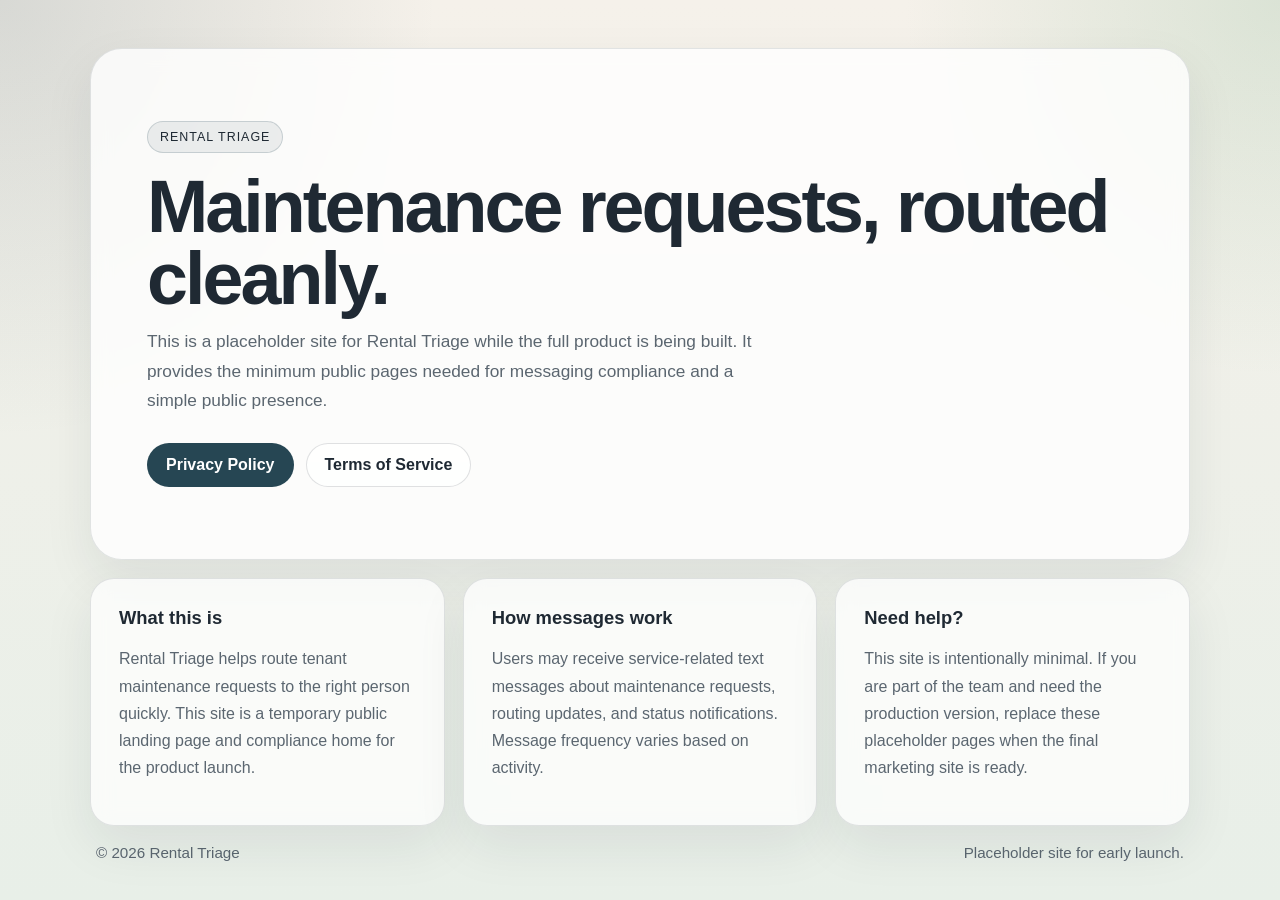
==== index.html @ 3938eeae "added index pp styles terms" ====
<!DOCTYPE html>
<html lang="en">
<head>
  <meta charset="utf-8" />
  <meta name="viewport" content="width=device-width, initial-scale=1" />
  <title>Rental Triage</title>
  <meta
    name="description"
    content="Rental Triage is a simple maintenance communication placeholder site for tenants, landlords, and maintenance teams."
  />
  <link rel="stylesheet" href="./styles.css" />
</head>
<body>
  <div class="page-shell">
    <header class="hero">
      <div class="eyebrow">Rental Triage</div>
      <h1>Maintenance requests, routed cleanly.</h1>
      <p class="lead">
        This is a placeholder site for Rental Triage while the full product is being built.
        It provides the minimum public pages needed for messaging compliance and a simple public presence.
      </p>
      <div class="actions">
        <a class="button primary" href="./privacy-policy.html">Privacy Policy</a>
        <a class="button secondary" href="./terms.html">Terms of Service</a>
      </div>
    </header>

    <main class="content-grid">
      <section class="card">
        <h2>What this is</h2>
        <p>
          Rental Triage helps route tenant maintenance requests to the right person quickly.
          This site is a temporary public landing page and compliance home for the product launch.
        </p>
      </section>

      <section class="card">
        <h2>How messages work</h2>
        <p>
          Users may receive service-related text messages about maintenance requests, routing updates,
          and status notifications. Message frequency varies based on activity.
        </p>
      </section>

      <section class="card">
        <h2>Need help?</h2>
        <p>
          This site is intentionally minimal. If you are part of the team and need the production version,
          replace these placeholder pages when the final marketing site is ready.
        </p>
      </section>
    </main>

    <footer class="footer">
      <span>&copy; 2026 Rental Triage</span>
      <span>Placeholder site for early launch.</span>
    </footer>
  </div>
</body>
</html>
---- styles.css ----
:root {
  --bg: #f5f1ea;
  --bg-accent: #e8efe8;
  --card: rgba(255, 255, 255, 0.8);
  --text: #1f2933;
  --muted: #5b6670;
  --line: rgba(31, 41, 51, 0.12);
  --primary: #264653;
  --primary-strong: #1e3a46;
  --shadow: 0 20px 50px rgba(31, 41, 51, 0.08);
}

* {
  box-sizing: border-box;
}

html, body {
  margin: 0;
  min-height: 100%;
}

body {
  font-family: Arial, Helvetica, sans-serif;
  color: var(--text);
  background:
    radial-gradient(circle at top left, rgba(38, 70, 83, 0.14), transparent 28%),
    radial-gradient(circle at top right, rgba(151, 191, 160, 0.28), transparent 24%),
    linear-gradient(180deg, var(--bg), var(--bg-accent));
}

a {
  color: inherit;
}

.page-shell {
  width: min(1100px, calc(100% - 32px));
  margin: 0 auto;
  padding: 48px 0 32px;
}

.page-shell.narrow {
  width: min(880px, calc(100% - 32px));
}

.hero,
.card,
.page-header,
.article {
  backdrop-filter: blur(10px);
}

.hero {
  padding: 72px 56px;
  border: 1px solid var(--line);
  border-radius: 32px;
  background: var(--card);
  box-shadow: var(--shadow);
}

.eyebrow {
  display: inline-block;
  padding: 8px 12px;
  border-radius: 999px;
  border: 1px solid rgba(38, 70, 83, 0.18);
  background: rgba(38, 70, 83, 0.08);
  font-size: 0.78rem;
  letter-spacing: 0.08em;
  text-transform: uppercase;
}

h1 {
  margin: 18px 0 12px;
  font-size: clamp(2.5rem, 6vw, 4.6rem);
  line-height: 0.98;
  letter-spacing: -0.04em;
}

.lead {
  max-width: 64ch;
  margin: 0;
  color: var(--muted);
  font-size: 1.08rem;
  line-height: 1.7;
}

.actions {
  display: flex;
  gap: 12px;
  flex-wrap: wrap;
  margin-top: 28px;
}

.button {
  display: inline-flex;
  align-items: center;
  justify-content: center;
  padding: 12px 18px;
  border-radius: 999px;
  text-decoration: none;
  border: 1px solid transparent;
  font-weight: 700;
}

.button.primary {
  background: var(--primary);
  color: white;
}

.button.primary:hover {
  background: var(--primary-strong);
}

.button.secondary {
  border-color: rgba(31, 41, 51, 0.14);
  background: rgba(255, 255, 255, 0.72);
}

.content-grid {
  display: grid;
  grid-template-columns: repeat(3, minmax(0, 1fr));
  gap: 18px;
  margin-top: 18px;
}

.card,
.page-header,
.article {
  border: 1px solid var(--line);
  border-radius: 24px;
  background: rgba(255, 255, 255, 0.74);
  box-shadow: var(--shadow);
}

.card {
  padding: 28px;
}

.card h2,
.article h2 {
  margin-top: 0;
  margin-bottom: 10px;
  font-size: 1.15rem;
}

.card p,
.article p,
.article li {
  color: var(--muted);
  line-height: 1.7;
}

.footer {
  display: flex;
  gap: 12px;
  justify-content: space-between;
  flex-wrap: wrap;
  padding: 18px 6px 0;
  color: var(--muted);
  font-size: 0.95rem;
}

.page-header,
.article {
  padding: 32px;
}

.page-header h1 {
  font-size: clamp(2rem, 4vw, 3.2rem);
  margin-bottom: 6px;
}

.updated {
  margin: 0;
  color: var(--muted);
}

.back-link {
  display: inline-block;
  margin-bottom: 18px;
  color: var(--primary);
  text-decoration: none;
  font-weight: 700;
}

.article h2 {
  margin-top: 28px;
}

@media (max-width: 900px) {
  .hero {
    padding: 44px 28px;
  }

  .content-grid {
    grid-template-columns: 1fr;
  }
}

@media (max-width: 640px) {
  .page-shell,
  .page-shell.narrow {
    width: min(100% - 20px, 100%);
  }

  .hero,
  .card,
  .page-header,
  .article {
    border-radius: 20px;
  }

  .page-header,
  .article {
    padding: 24px;
  }
}
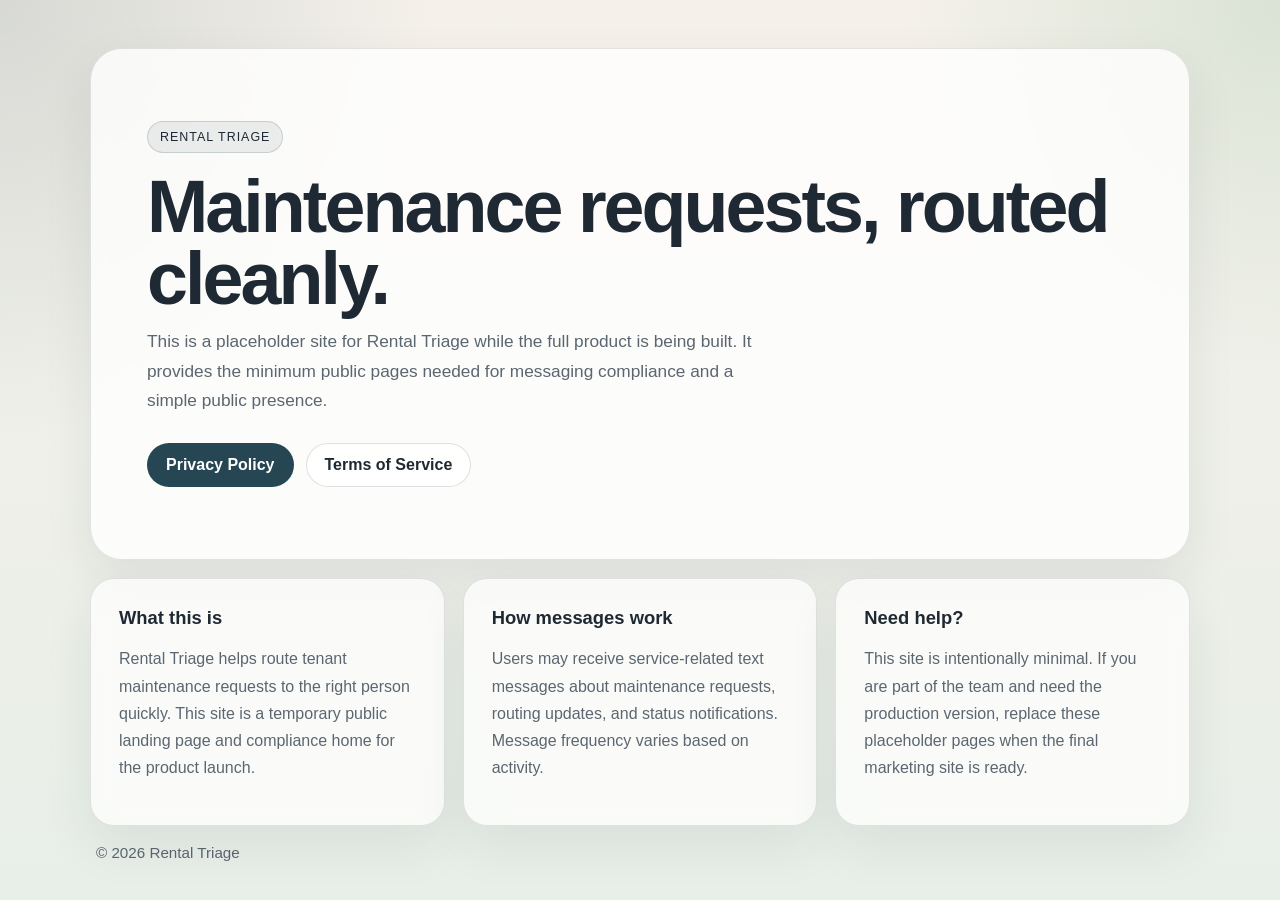
==== commit db812590: "deleted text" ====
--- a/index.html
+++ b/index.html
@@ -53,7 +53,6 @@
 
     <footer class="footer">
       <span>&copy; 2026 Rental Triage</span>
-      <span>Placeholder site for early launch.</span>
     </footer>
   </div>
 </body>
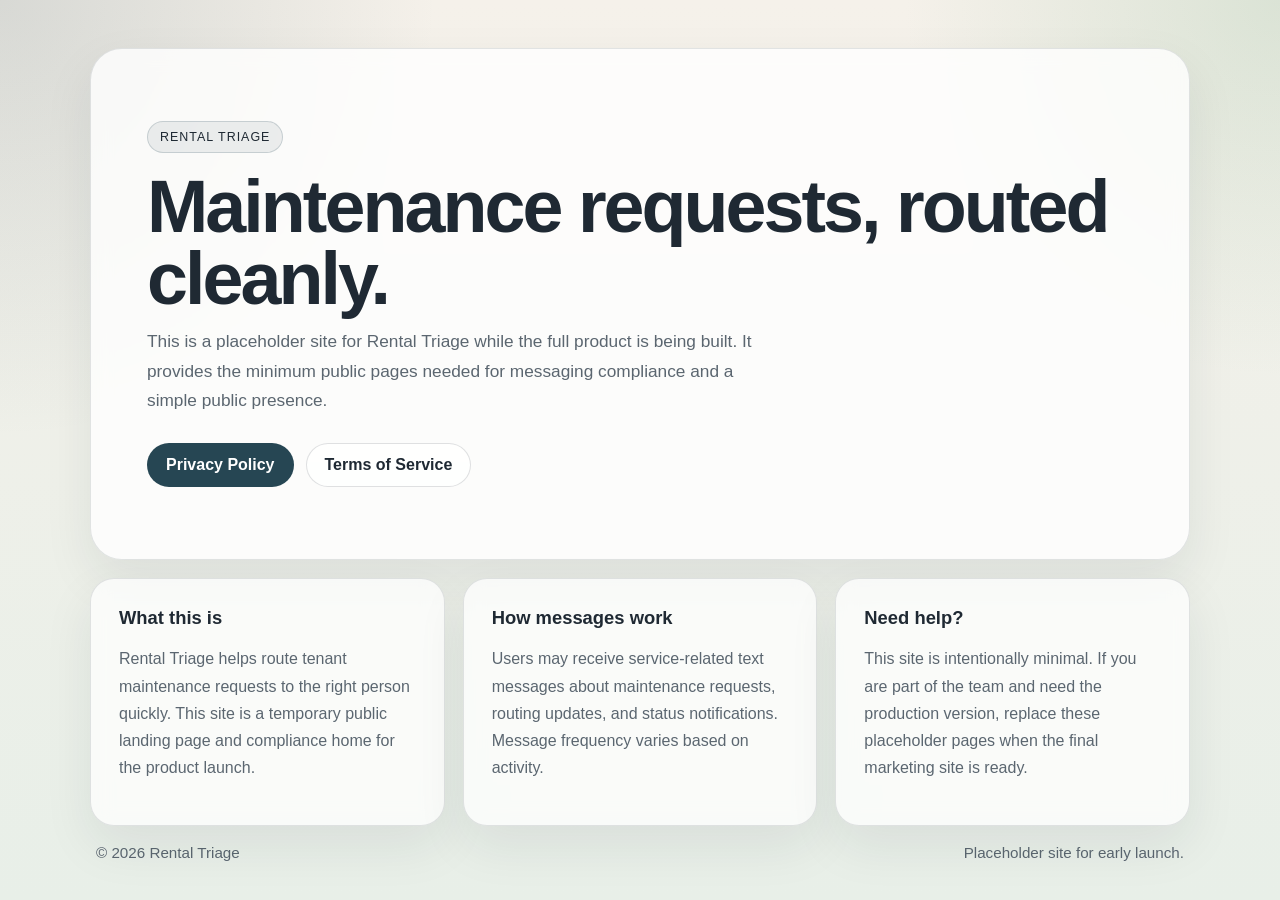
==== commit 3da52857: "changed words" ====
--- a/index.html
+++ b/index.html
@@ -53,6 +53,7 @@
 
     <footer class="footer">
       <span>&copy; 2026 Rental Triage</span>
+      <span>Placeholder site for early launch.</span>
     </footer>
   </div>
 </body>
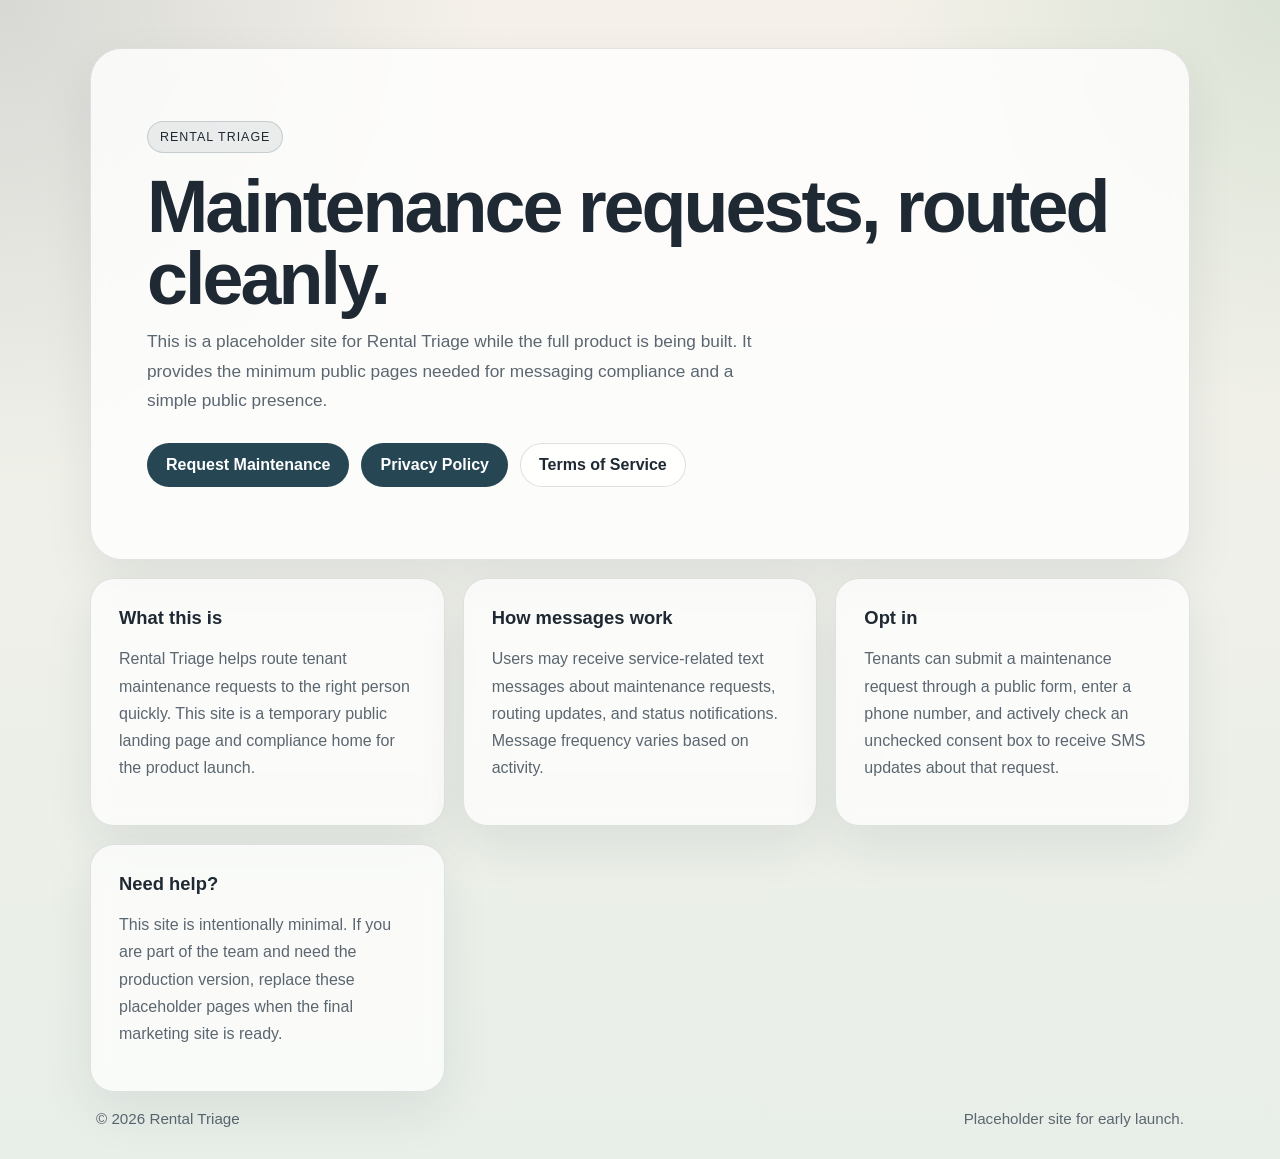
==== commit 45264ea6: "added signup page" ====
--- a/index.html
+++ b/index.html
@@ -20,6 +20,7 @@
         It provides the minimum public pages needed for messaging compliance and a simple public presence.
       </p>
       <div class="actions">
+        <a class="button primary" href="./sms-signup.html">Request Maintenance</a>
         <a class="button primary" href="./privacy-policy.html">Privacy Policy</a>
         <a class="button secondary" href="./terms.html">Terms of Service</a>
       </div>
@@ -43,6 +44,14 @@
       </section>
 
       <section class="card">
+        <h2>Opt in</h2>
+        <p>
+          Tenants can submit a maintenance request through a public form, enter a phone number, and
+          actively check an unchecked consent box to receive SMS updates about that request.
+        </p>
+      </section>
+
+      <section class="card">
         <h2>Need help?</h2>
         <p>
           This site is intentionally minimal. If you are part of the team and need the production version,
--- a/styles.css
+++ b/styles.css
@@ -186,6 +186,73 @@
   margin-top: 28px;
 }
 
+.signup-form {
+  display: grid;
+  gap: 18px;
+}
+
+.field-grid {
+  display: grid;
+  grid-template-columns: repeat(2, minmax(0, 1fr));
+  gap: 16px;
+}
+
+.field {
+  display: grid;
+  gap: 8px;
+}
+
+.field span {
+  font-weight: 700;
+  color: var(--text);
+}
+
+.field input,
+.field textarea {
+  width: 100%;
+  padding: 14px 16px;
+  border: 1px solid rgba(31, 41, 51, 0.18);
+  border-radius: 14px;
+  font: inherit;
+  background: rgba(255, 255, 255, 0.92);
+  color: var(--text);
+}
+
+.field textarea {
+  resize: vertical;
+  min-height: 120px;
+}
+
+.consent-box {
+  padding: 16px;
+  border: 1px solid rgba(31, 41, 51, 0.12);
+  border-radius: 18px;
+  background: rgba(38, 70, 83, 0.05);
+}
+
+.consent {
+  display: flex;
+  gap: 12px;
+  align-items: flex-start;
+  line-height: 1.6;
+  color: var(--muted);
+}
+
+.consent input {
+  margin-top: 4px;
+}
+
+.fine-print {
+  margin: 0;
+  color: var(--muted);
+  font-size: 0.95rem;
+  line-height: 1.6;
+}
+
+.button-inline {
+  width: fit-content;
+}
+
 @media (max-width: 900px) {
   .hero {
     padding: 44px 28px;
@@ -213,4 +280,8 @@
   .article {
     padding: 24px;
   }
-}
+
+  .field-grid {
+    grid-template-columns: 1fr;
+  }
+}
